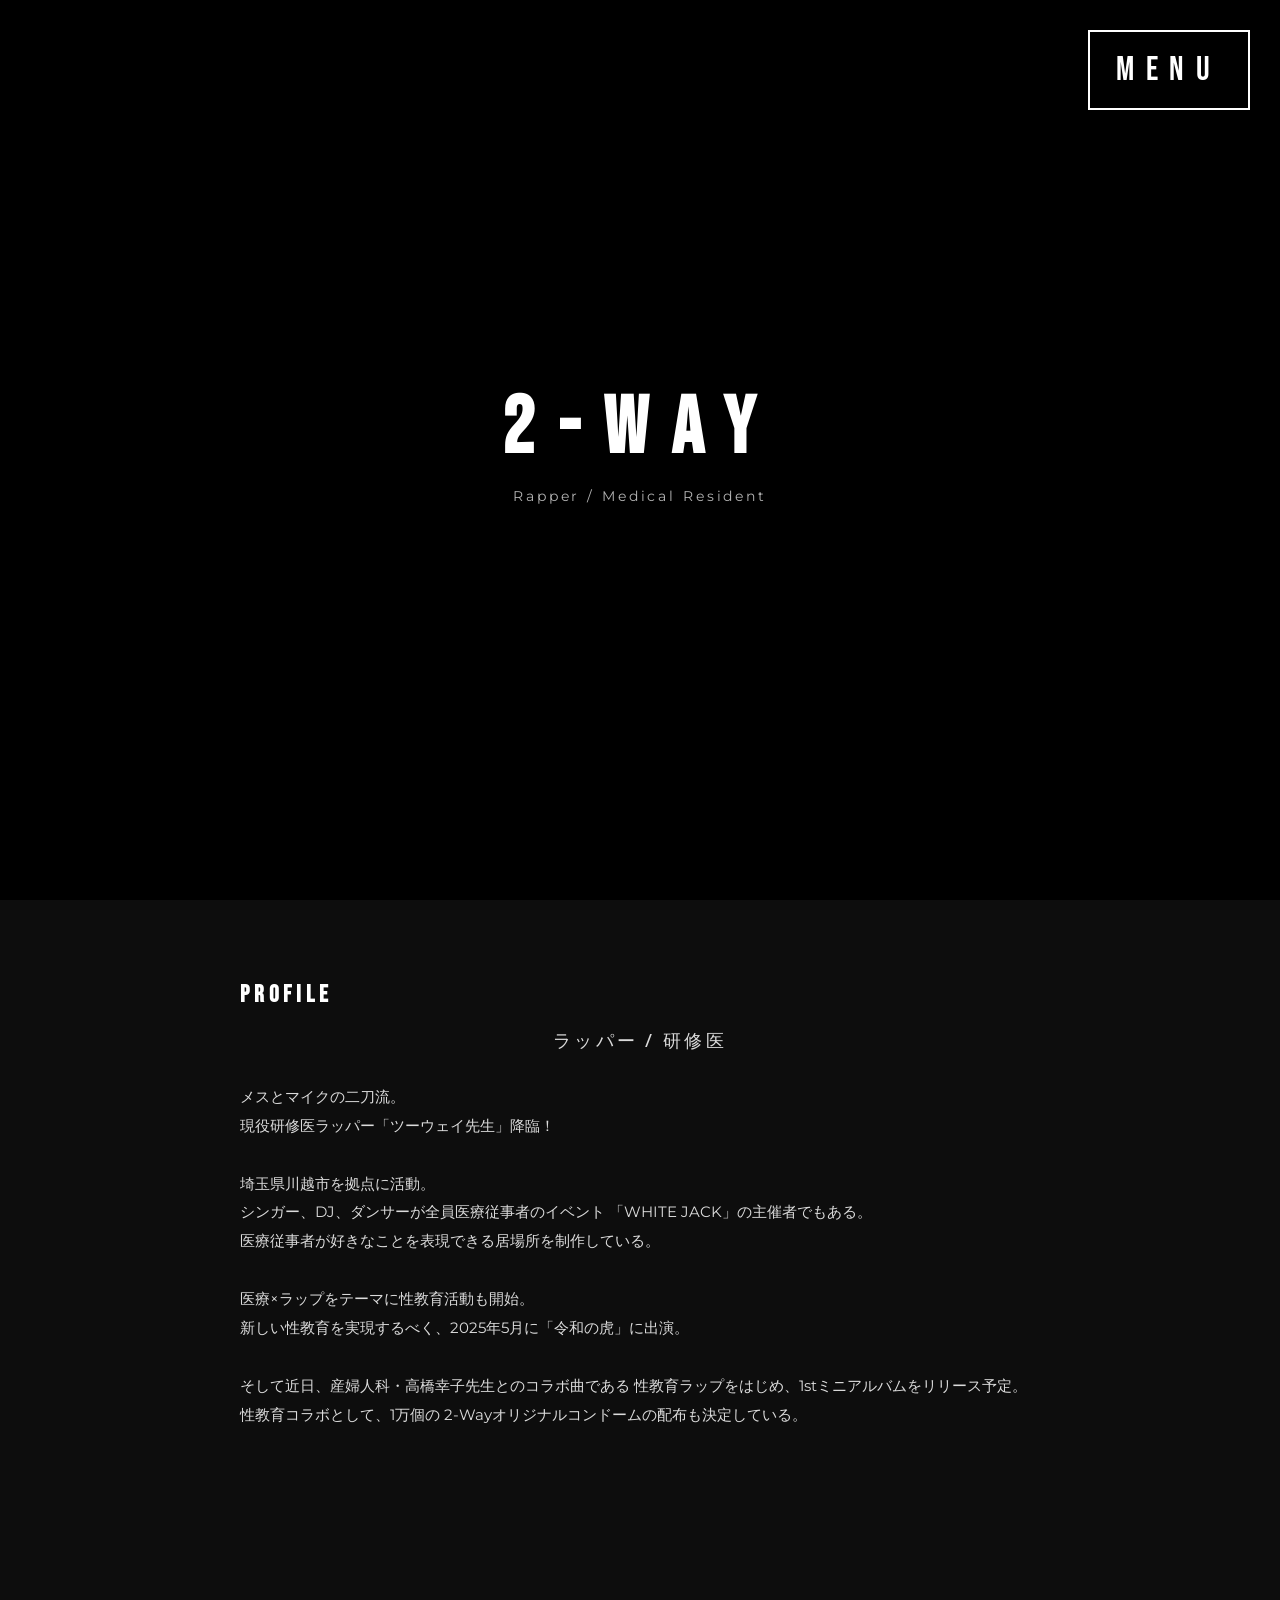
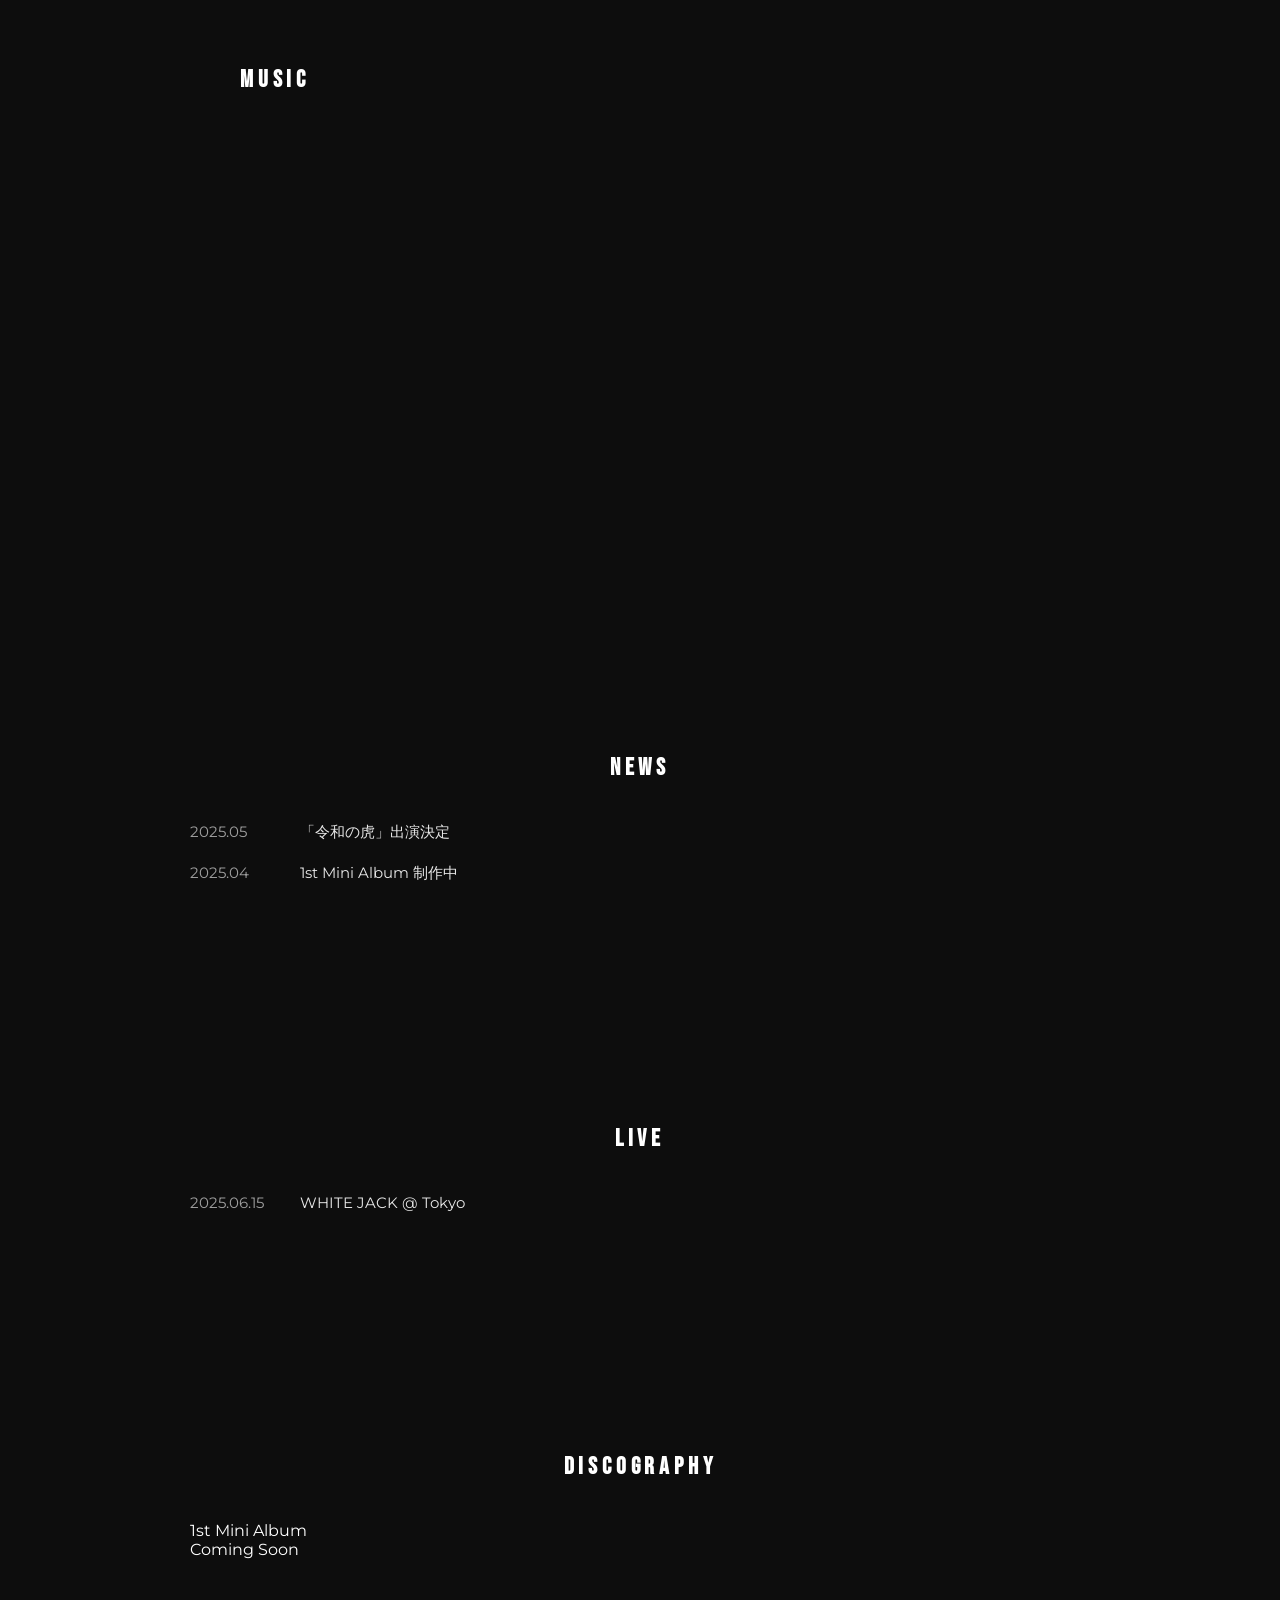
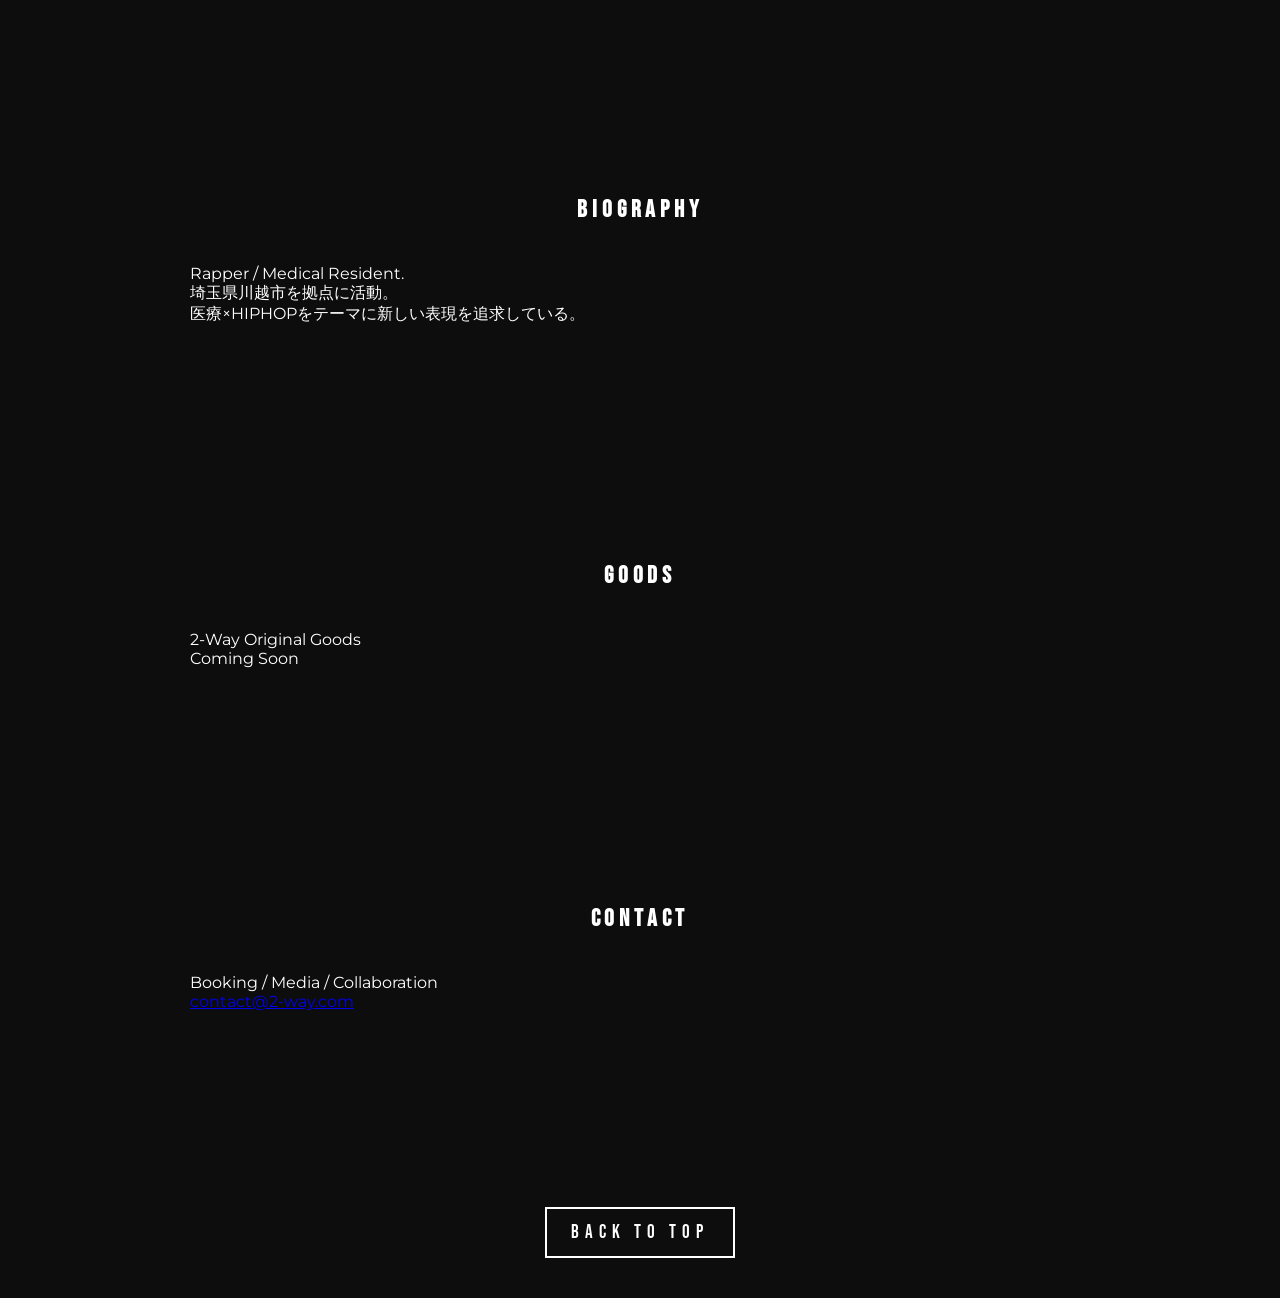
==== index.html @ e5503d87 "proto:webサイトドラフト版作成" ====
<!DOCTYPE html>
<html lang="ja">
<head>
  <meta charset="UTF-8" />
  <title>2-Way | Official Site</title>

  <!-- Google Fonts -->
  <link rel="preconnect" href="https://fonts.googleapis.com">
  <link rel="preconnect" href="https://fonts.gstatic.com" crossorigin>
  <link href="https://fonts.googleapis.com/css2?family=Bebas+Neue&family=Montserrat:wght@300;400;600&display=swap" rel="stylesheet">

  <link rel="stylesheet" href="style.css" />
  <link
    rel="stylesheet"
    href="https://cdnjs.cloudflare.com/ajax/libs/font-awesome/6.5.1/css/all.min.css"
    />
    <link href="https://fonts.googleapis.com/css2?family=Oswald:wght@500;600;700&display=swap" rel="stylesheet">
</head>

<body>
    <!-- MENU BUTTON -->
    <div class="menu-btn" id="menuBtn">
    MENU
    </div>

    <!-- MENU OVERLAY -->
    <nav class="menu" id="menu">
    <ul>
        <li><a href="#news">NEWS</a></li>
        <li><a href="#live">LIVE</a></li>
        <li><a href="#discography">DISCOGRAPHY</a></li>
        <li><a href="#biography">BIOGRAPHY</a></li>
        <li><a href="#goods">GOODS</a></li>
        <li><a href="#contact">CONTACT</a></li>
        <li class="back"><a href="#">BACK TO TOP</a></li>
    </ul>

    <!-- SNS ICONS -->
    <div class="menu-sns">
        <a href="https://www.instagram.com/2way_sensei/" target="_blank" rel="noopener">
        <i class="fa-brands fa-instagram"></i>
        </a>
        <a href="https://www.youtube.com/@2way_sensei" target="_blank" rel="noopener">
        <i class="fa-brands fa-youtube"></i>
        </a>
        <a href="https://x.com/2way_sensei" target="_blank" rel="noopener">
        <i class="fa-brands fa-x-twitter"></i>
        </a>
        <a href="https://www.tiktok.com/@2way_sensei" target="_blank" rel="noopener">
        <i class="fa-brands fa-tiktok"></i>
        </a>
    </div>
    </nav>

<header class="hero">
  <!-- BACKGROUND IMAGE -->
  <div class="hero-bg"></div>

  <!-- TEXT (最初に消えるやつ) -->
  <div class="hero-text">
    <h1>2-Way</h1>
    <p>Rapper / Medical Resident</p>
  </div>

  <!-- LOGO ON IMAGE -->
  <div class="hero-logo">
    2-way
  </div>
</header>



  <!-- PROFILE -->
  <section class="profile">
    <h2>PROFILE</h2>

    <p class="title">ラッパー / 研修医</p>

    <p class="description">
      メスとマイクの二刀流。<br>
      現役研修医ラッパー「ツーウェイ先生」降臨！<br><br>

      埼玉県川越市を拠点に活動。<br>
      シンガー、DJ、ダンサーが全員医療従事者のイベント
      「WHITE JACK」の主催者でもある。<br>
      医療従事者が好きなことを表現できる居場所を制作している。<br><br>

      医療×ラップをテーマに性教育活動も開始。<br>
      新しい性教育を実現するべく、2025年5月に「令和の虎」に出演。<br><br>

      そして近日、産婦人科・高橋幸子先生とのコラボ曲である
      性教育ラップをはじめ、1stミニアルバムをリリース予定。<br>
      性教育コラボとして、1万個の
      2-Wayオリジナルコンドームの配布も決定している。
    </p>
  </section>

  <!-- MUSIC -->
  <section class="music">
    <h2>MUSIC</h2>

    <div class="video-wrapper">
      <iframe
        src="https://www.youtube.com/embed/ONAwdeP20ao"
        title="2-Way Official Video"
        frameborder="0"
        allow="accelerometer; autoplay; clipboard-write; encrypted-media; gyroscope; picture-in-picture"
        allowfullscreen>
      </iframe>
    </div>
  </section>
  <!-- NEWS -->
<section id="news" class="section">
  <h2>NEWS</h2>
  <ul class="list">
    <li>
      <span class="date">2025.05</span>
      <span class="text">「令和の虎」出演決定</span>
    </li>
    <li>
      <span class="date">2025.04</span>
      <span class="text">1st Mini Album 制作中</span>
    </li>
  </ul>
</section>

<!-- LIVE -->
<section id="live" class="section">
  <h2>LIVE</h2>
  <ul class="list">
    <li>
      <span class="date">2025.06.15</span>
      <span class="text">WHITE JACK @ Tokyo</span>
    </li>
  </ul>
</section>

<!-- DISCOGRAPHY -->
<section id="discography" class="section">
  <h2>DISCOGRAPHY</h2>
  <p>1st Mini Album<br>Coming Soon</p>
</section>

<!-- BIOGRAPHY -->
<section id="biography" class="section">
  <h2>BIOGRAPHY</h2>
  <p>
    Rapper / Medical Resident.<br>
    埼玉県川越市を拠点に活動。<br>
    医療×HIPHOPをテーマに新しい表現を追求している。
  </p>
</section>

<!-- GOODS -->
<section id="goods" class="section">
  <h2>GOODS</h2>
  <p>
    2-Way Original Goods<br>
    Coming Soon
  </p>
</section>

<!-- CONTACT -->
<section id="contact" class="section">
  <h2>CONTACT</h2>
  <p>
    Booking / Media / Collaboration<br>
    <a href="mailto:contact@2-way.com">contact@2-way.com</a>
  </p>
</section>


<button id="backToTop" class="back-to-top">
  BACK TO TOP
</button>

<script src="script.js"></script>
</body>

</html>
---- style.css ----
body {
  margin: 0;
  font-family: 'Montserrat', sans-serif;
  background: #0d0d0d;
  color: #fff;
}

.hero {
  height: 100vh;
  display: flex;
  flex-direction: column;
  justify-content: center;
  align-items: center;
  background: black;
}

.hero h1 {
  font-family: 'Bebas Neue', sans-serif;
  font-size: 5rem;
  letter-spacing: 0.3em;
  margin: 0;
}

.hero p {
  margin-top: 10px;
  font-size: 0.9rem;
  letter-spacing: 0.2em;
  opacity: 0.7;
}

section {
  padding: 60px 20px;
  max-width: 800px;
  margin: auto;
}

h2 {
  font-family: 'Bebas Neue', sans-serif;
  letter-spacing: 0.2em;
}

footer {
  text-align: center;
  padding: 40px;
  font-size: 0.8rem;
  opacity: 0.6;
}
.music {
  margin-top: 80px;
}

.video-wrapper {
  position: relative;
  width: 100%;
  padding-top: 56.25%;
}

.video-wrapper iframe {
  position: absolute;
  inset: 0;
  width: 100%;
  height: 100%;
}
.video-wrapper {
  position: relative;
  width: 100%;
  padding-top: 56.25%; /* 16:9 */
  margin-top: 30px;
}

.video-wrapper iframe {
  position: absolute;
  top: 0;
  left: 0;
  width: 100%;
  height: 100%;
}
.profile .title {
  font-family: 'Bebas Neue', sans-serif;
  letter-spacing: 0.2em;
  text-align: center;
  margin: 20px 0 30px;
  font-size: 1.1rem;
  opacity: 0.85;
}

.profile .description {
  line-height: 1.9;
  font-size: 0.95rem;
  opacity: 0.85;
}

.music {
  margin-top: 80px;
}

.video-wrapper {
  position: relative;
  width: 100%;
  padding-top: 56.25%;
}

.video-wrapper iframe {
  position: absolute;
  inset: 0;
  width: 100%;
  height: 100%;
}
/* MENU BUTTON */
.menu-btn {
  position: fixed;
  top: 20px;
  right: 20px;
  z-index: 1000;
  font-family: 'Bebas Neue', sans-serif;
  letter-spacing: 0.2em;
  cursor: pointer;
}

/* MENU OVERLAY */
.menu {
  position: fixed;
  top: 0;
  right: -100%;
  width: 100%;
  height: 100vh;

  background: rgba(0, 0, 0, 0.65); /* ←ここ変更 */
  backdrop-filter: blur(6px);
  -webkit-backdrop-filter: blur(6px);

  z-index: 999;
  display: flex;
  justify-content: center;
  align-items: center;
  transition: right 0.4s ease;
}


.menu.active {
  right: 0;
}

.menu ul {
  list-style: none;
  padding: 0;
  text-align: center;
}

.menu li {
  margin: 20px 0;
}

.menu a {
  font-family: 'Bebas Neue', sans-serif;
  font-size: 2rem;
  letter-spacing: 0.2em;
  color: #fff;
  text-decoration: none;
}

.menu a:hover {
  opacity: 0.6;
}

.menu .back a {
  font-size: 1.2rem;
  opacity: 0.7;
}
.menu-btn {
  position: fixed;
  top: 30px;
  right: 30px;
  z-index: 1000;

  font-family: 'Bebas Neue', sans-serif;
  font-size: 2.1rem;        /* ← 少し大きく */
  letter-spacing: 0.35em;

  padding: 18px 26px;       /* ← 面積アップ */
  border: 2.5px solid #fff;

  background: transparent;
  color: #fff;
  cursor: pointer;

  transition: all 0.3s ease;
}

.menu-btn:hover {
  background: #fff;
  color: #000;
  transform: scale(1.05); /* ← ちょい強調 */
}

/* SNS ICONS IN MENU */
.menu-sns {
  position: absolute;
  bottom: 40px;
  display: flex;
  gap: 30px;
}

.menu-sns a {
  color: #fff;
  font-size: 1.8rem;
  transition: opacity 0.3s ease, transform 0.3s ease;
}

.menu-sns a:hover {
  opacity: 0.6;
  transform: translateY(-4px);
}
/* HERO BASE */
.hero {
  position: relative;
  height: 100vh;
  overflow: hidden;
  background: #000;
}

/* TEXT */
.hero-text {
  position: relative;
  z-index: 2;
  height: 100%;
  display: flex;
  flex-direction: column;
  justify-content: center;
  align-items: center;
  transition: opacity 1.2s ease;
}

/* BACKGROUND IMAGE */
.hero-bg {
  position: absolute;
  inset: 0;
  background-image: url("2_way_topImage.jpeg"); /* ← 画像パス */
  background-size: cover;
  background-position: center;
  opacity: 0;
  transition: opacity 2s ease;
  z-index: 1;
}

/* ANIMATION STATES */
.hero.hide-text .hero-text {
  opacity: 0;
}

.hero.show-bg .hero-bg {
  opacity: 1;
}
/* BIG LOGO ON HERO IMAGE */
.hero-logo {
  position: absolute;
  inset: 0;
  z-index: 3;

  display: flex;
  justify-content: center;
  align-items: center;

  font-family: 'Bebas Neue', sans-serif;
  font-size: clamp(4rem, 12vw, 10rem);
  letter-spacing: 0.15em;

  color: #ff7a00; /* オレンジ */
  opacity: 0;

  pointer-events: none;
  transition: opacity 1.5s ease;
}

/* 背景が出たあとにロゴ表示 */
.hero.show-bg .hero-logo {
  opacity: 1;
}
/* BACK TO TOP BUTTON */
.back-to-top {
  display: block;
  margin: 80px auto 40px;

  background: transparent;
  color: #fff;
  border: 2px solid #fff;

  font-family: 'Bebas Neue', sans-serif;
  font-size: 1.2rem;
  letter-spacing: 0.3em;

  padding: 12px 24px;
  cursor: pointer;

  transition: all 0.3s ease;
}

.back-to-top:hover {
  background: #fff;
  color: #000;
}
.section {
  padding: 100px 20px;
  max-width: 900px;
  margin: 0 auto;
}

.section h2 {
  text-align: center;
  margin-bottom: 40px;
}

/* LIST（NEWS / LIVE） */
.list {
  list-style: none;
  padding: 0;
}

.list li {
  display: flex;
  gap: 20px;
  margin-bottom: 20px;
  font-size: 0.95rem;
}

.list .date {
  opacity: 0.6;
  min-width: 90px;
}

.list .text {
  opacity: 0.9;
}
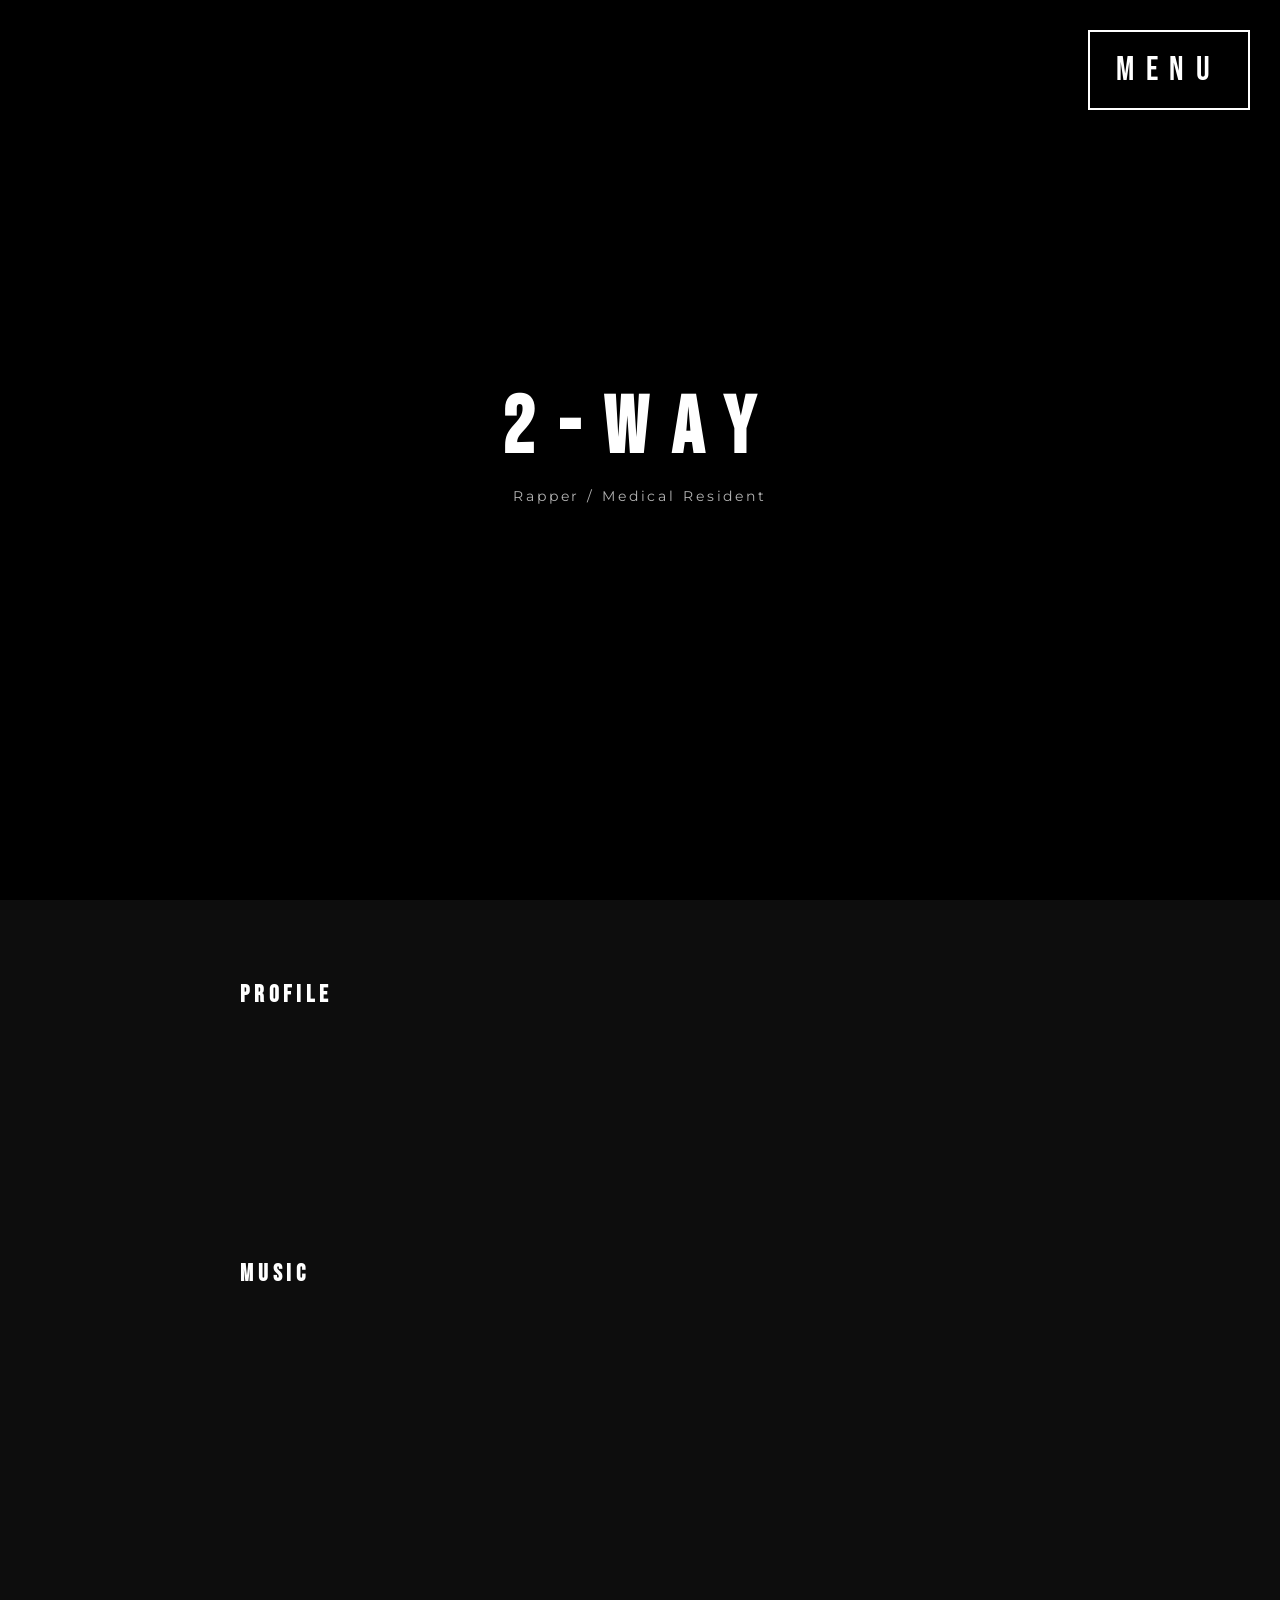
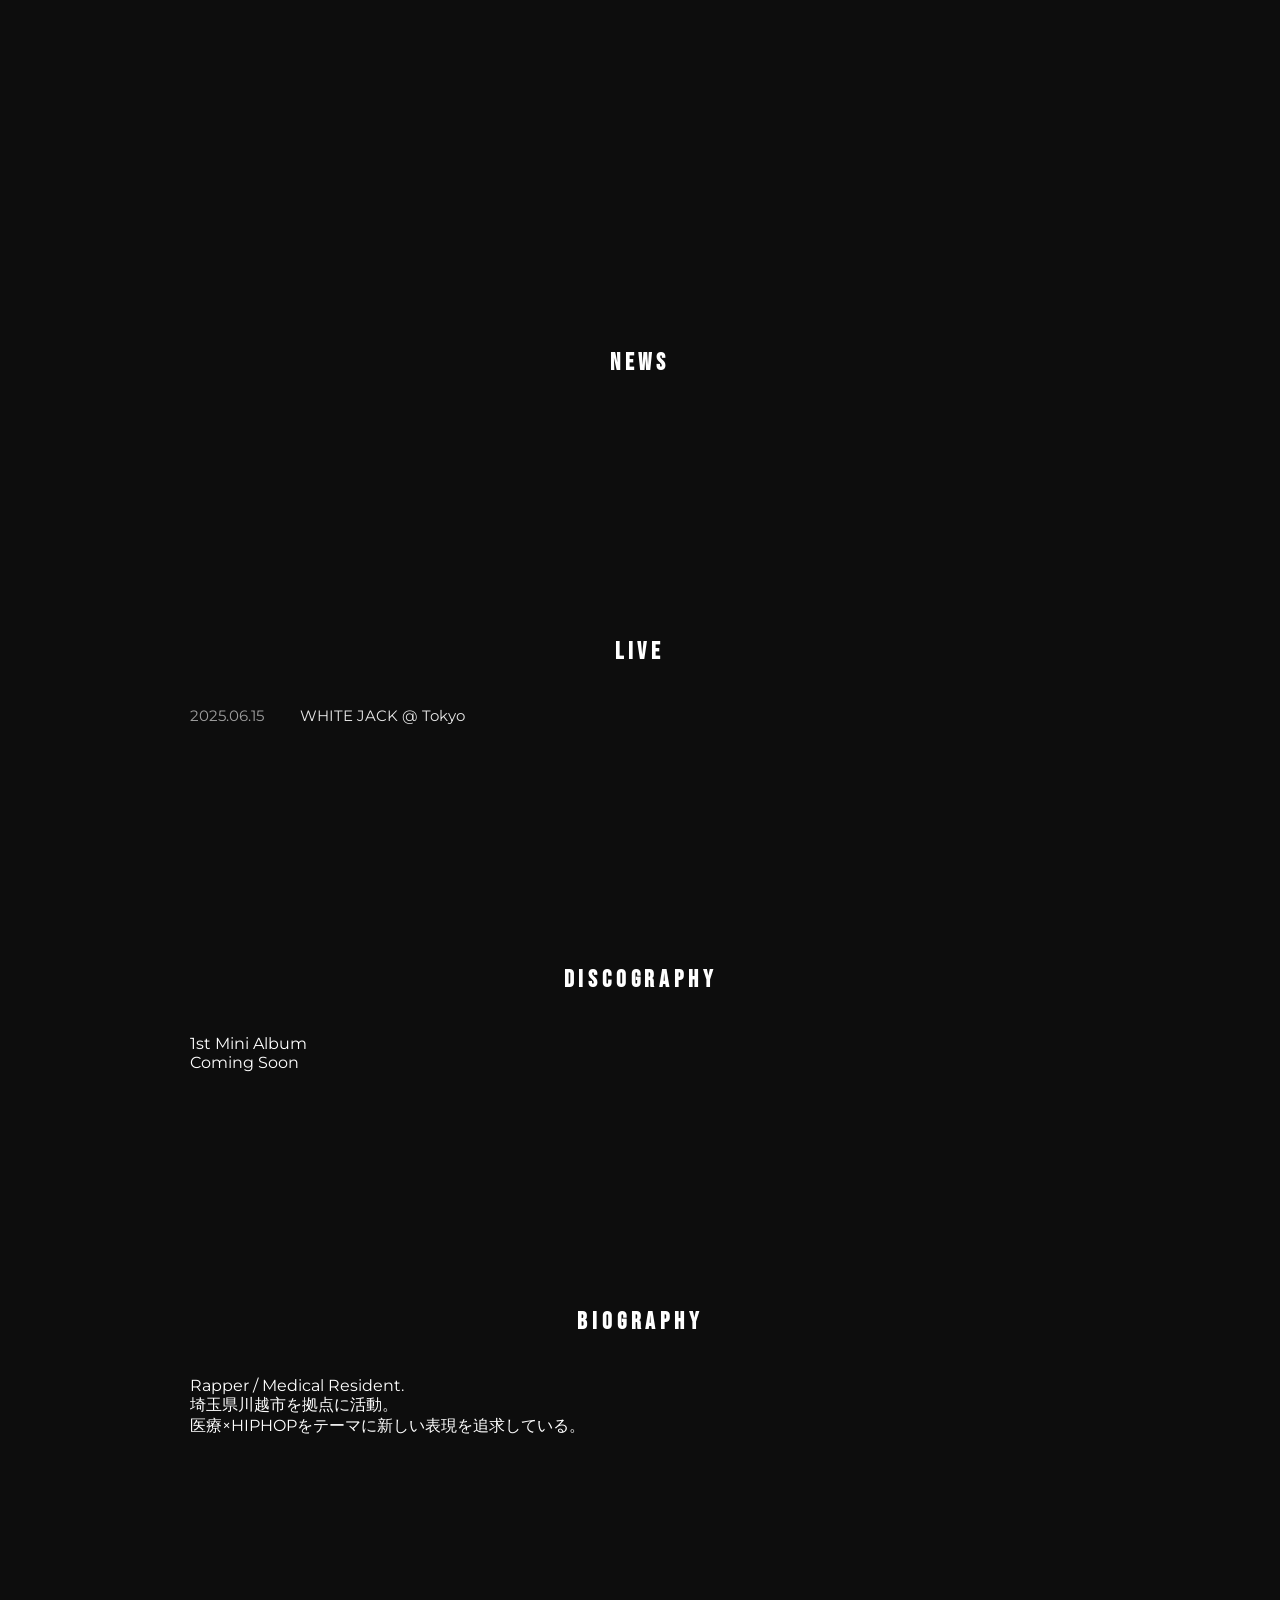
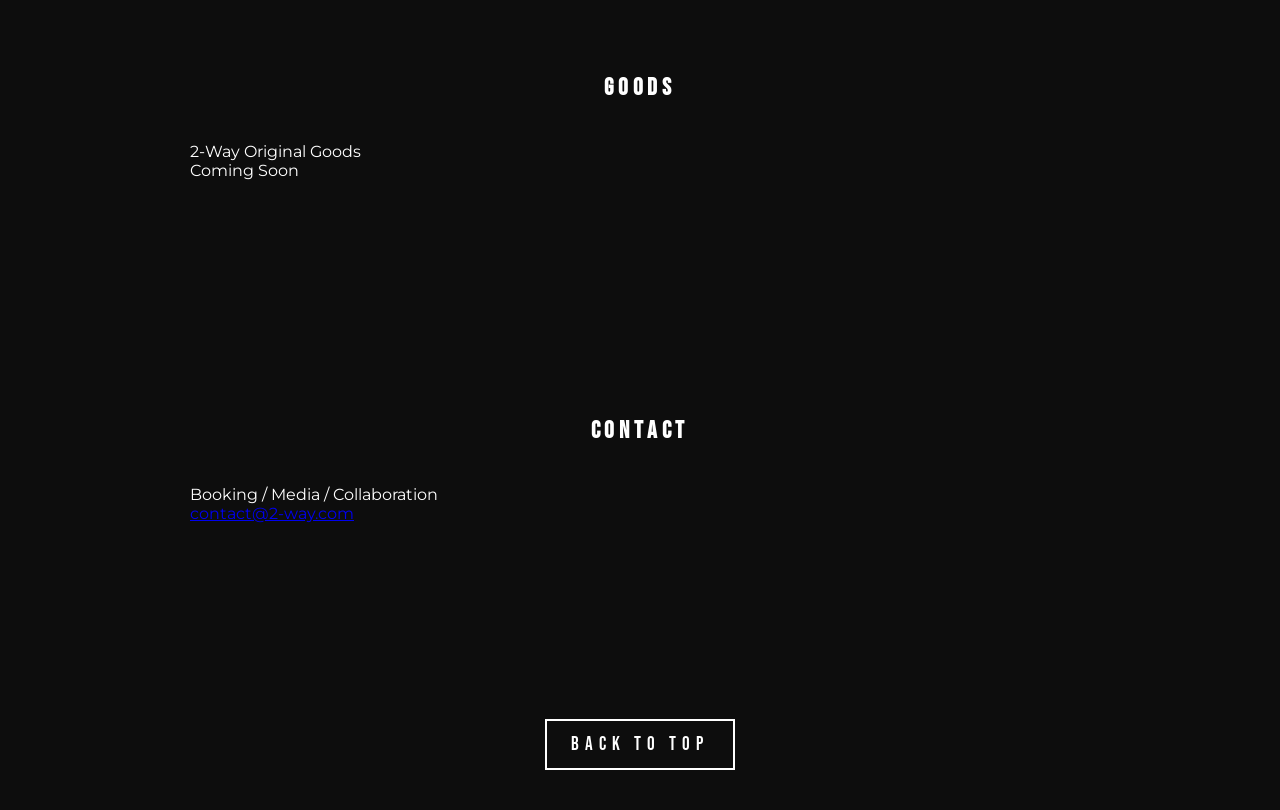
==== commit e6dce0a6: "CMS連携を追加" ====
--- a/index.html
+++ b/index.html
@@ -2,6 +2,8 @@
 <html lang="ja">
 <head>
   <meta charset="UTF-8" />
+  <meta name="viewport" content="width=device-width, initial-scale=1.0">
+
   <title>2-Way | Official Site</title>
 
   <!-- Google Fonts -->
@@ -74,25 +76,9 @@
   <section class="profile">
     <h2>PROFILE</h2>
 
-    <p class="title">ラッパー / 研修医</p>
+    <p class="title"></p>
 
-    <p class="description">
-      メスとマイクの二刀流。<br>
-      現役研修医ラッパー「ツーウェイ先生」降臨！<br><br>
-
-      埼玉県川越市を拠点に活動。<br>
-      シンガー、DJ、ダンサーが全員医療従事者のイベント
-      「WHITE JACK」の主催者でもある。<br>
-      医療従事者が好きなことを表現できる居場所を制作している。<br><br>
-
-      医療×ラップをテーマに性教育活動も開始。<br>
-      新しい性教育を実現するべく、2025年5月に「令和の虎」に出演。<br><br>
-
-      そして近日、産婦人科・高橋幸子先生とのコラボ曲である
-      性教育ラップをはじめ、1stミニアルバムをリリース予定。<br>
-      性教育コラボとして、1万個の
-      2-Wayオリジナルコンドームの配布も決定している。
-    </p>
+    <p class="description"></p>
   </section>
 
   <!-- MUSIC -->
@@ -112,16 +98,7 @@
   <!-- NEWS -->
 <section id="news" class="section">
   <h2>NEWS</h2>
-  <ul class="list">
-    <li>
-      <span class="date">2025.05</span>
-      <span class="text">「令和の虎」出演決定</span>
-    </li>
-    <li>
-      <span class="date">2025.04</span>
-      <span class="text">1st Mini Album 制作中</span>
-    </li>
-  </ul>
+  <ul class="list"></ul>
 </section>
 
 <!-- LIVE -->
--- a/style.css
+++ b/style.css
@@ -331,3 +331,36 @@
 .list .text {
   opacity: 0.9;
 }
+/* ===== Mobile SNS icon size fix ===== */
+@media (max-width: 768px) {
+  .menu-sns {
+    bottom: 60px;          /* 少し上に */
+    gap: 36px;             /* 間隔広げる */
+  }
+
+  .menu-sns a {
+    font-size: 2.6rem;     /* ← ここが肝 */
+  }
+}
+
+/* =========================
+   FIX MENU BUTTON SIZE (MOBILE)
+========================= */
+@media screen and (max-width: 768px) {
+
+  /* MENUボタンは元のサイズに戻す */
+  .menu-btn {
+    font-size: 1.6rem !important;
+    padding: 12px 18px !important;
+  }
+
+  /* SNSアイコンだけ大きくする */
+  .menu-sns {
+    bottom: 120px;
+  }
+
+  .menu-sns a {
+    font-size: 3rem;
+  }
+
+}
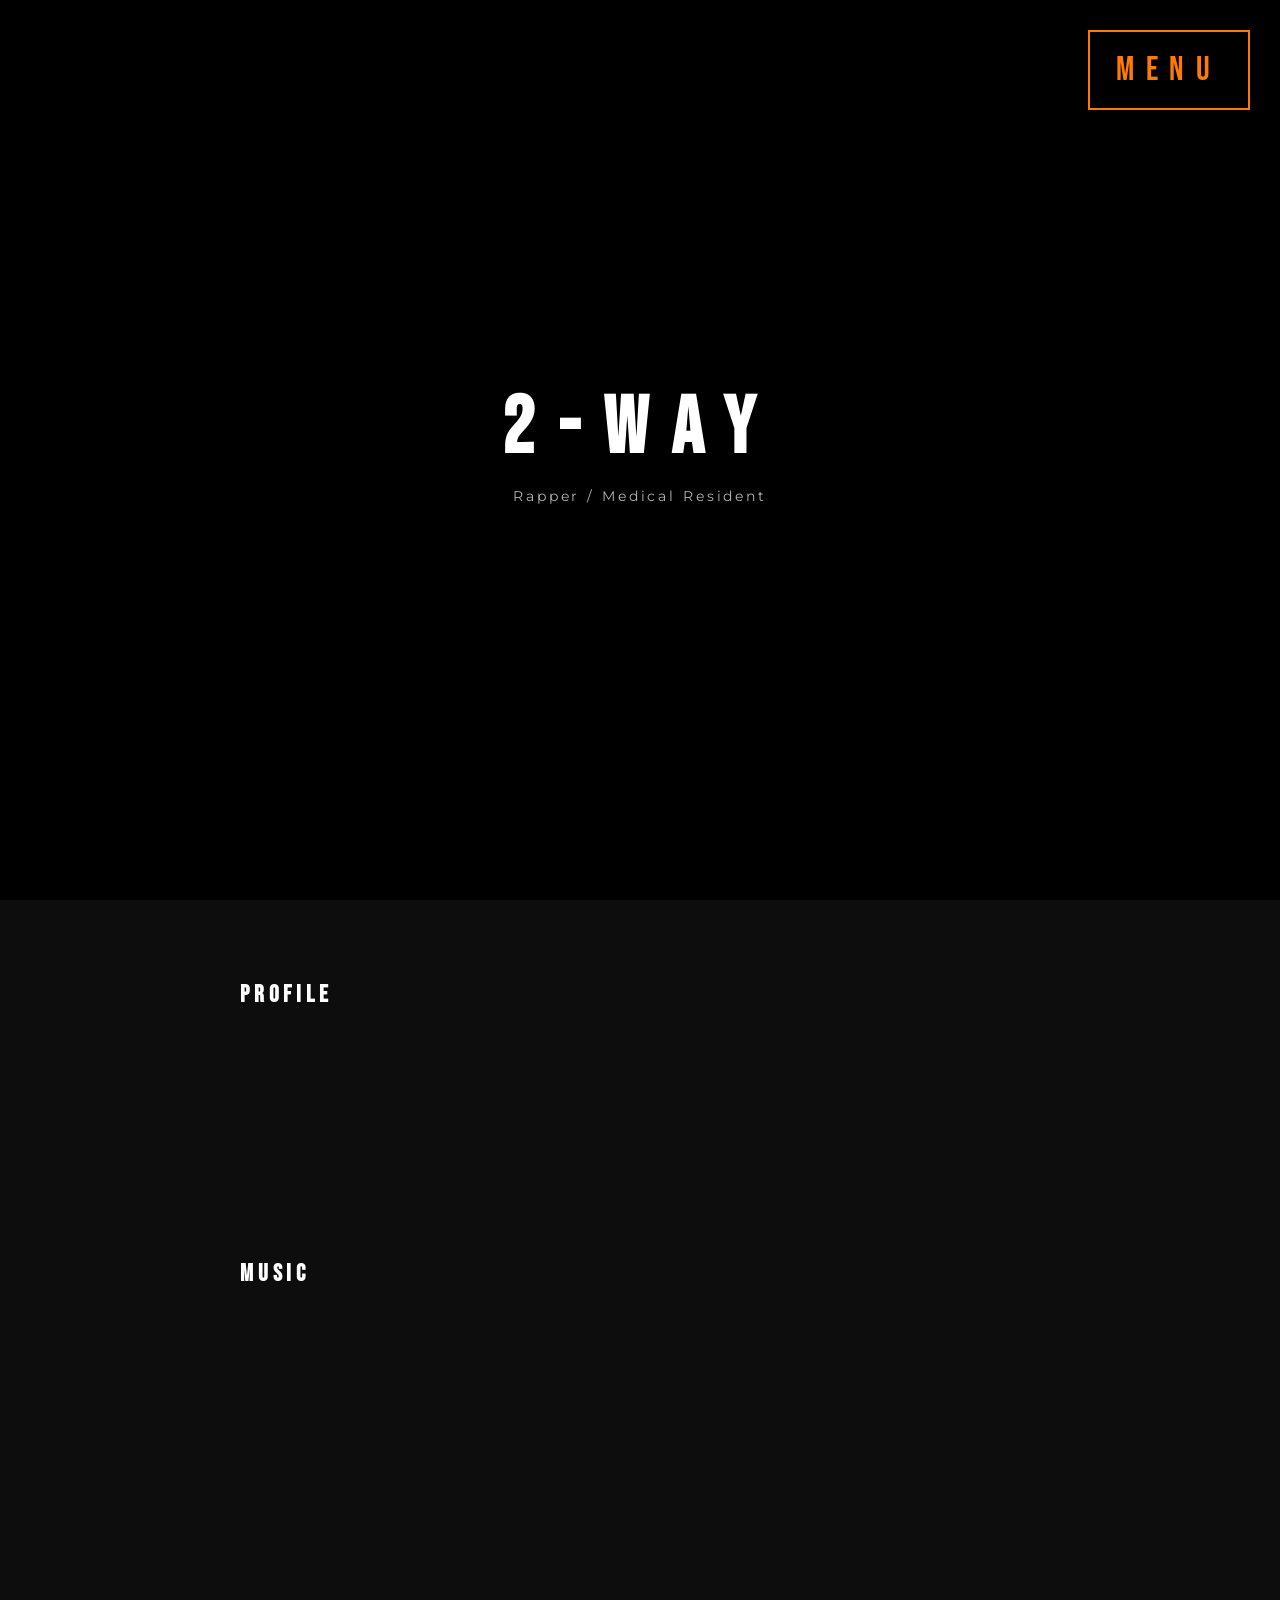
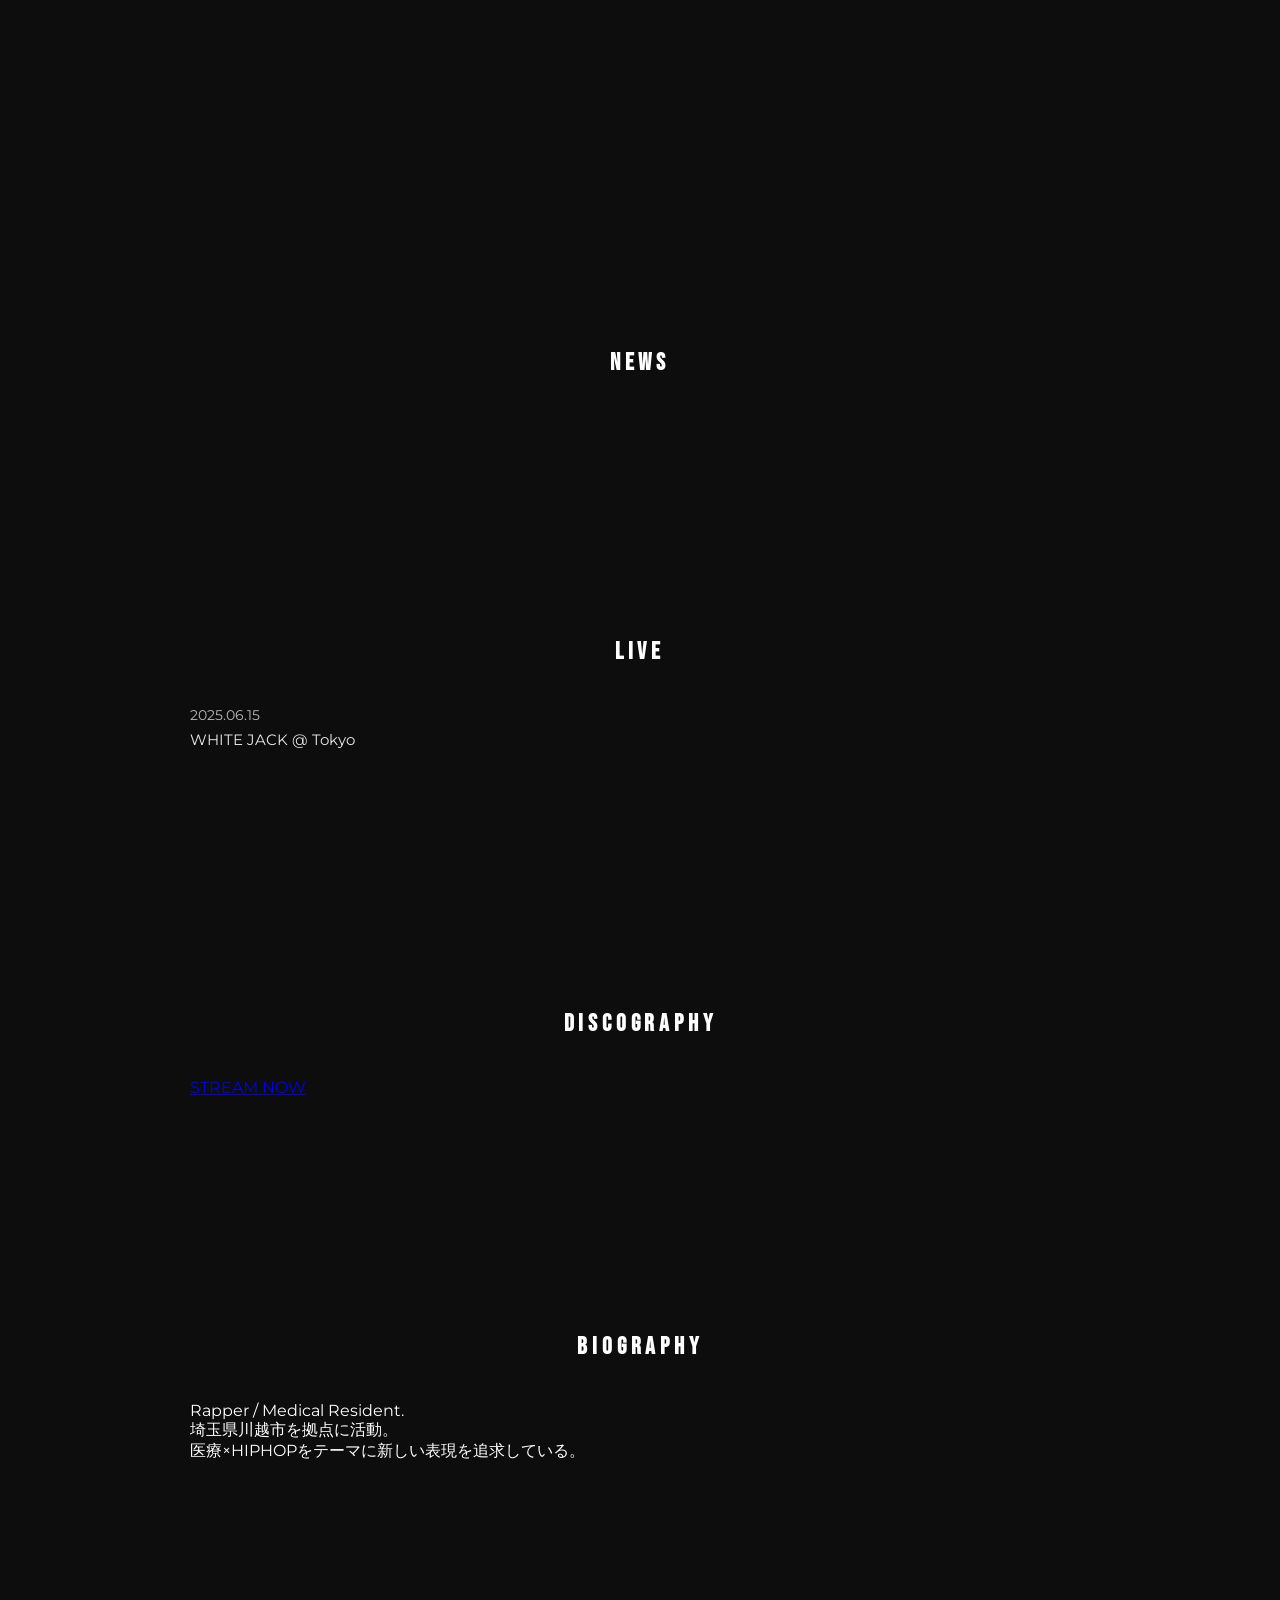
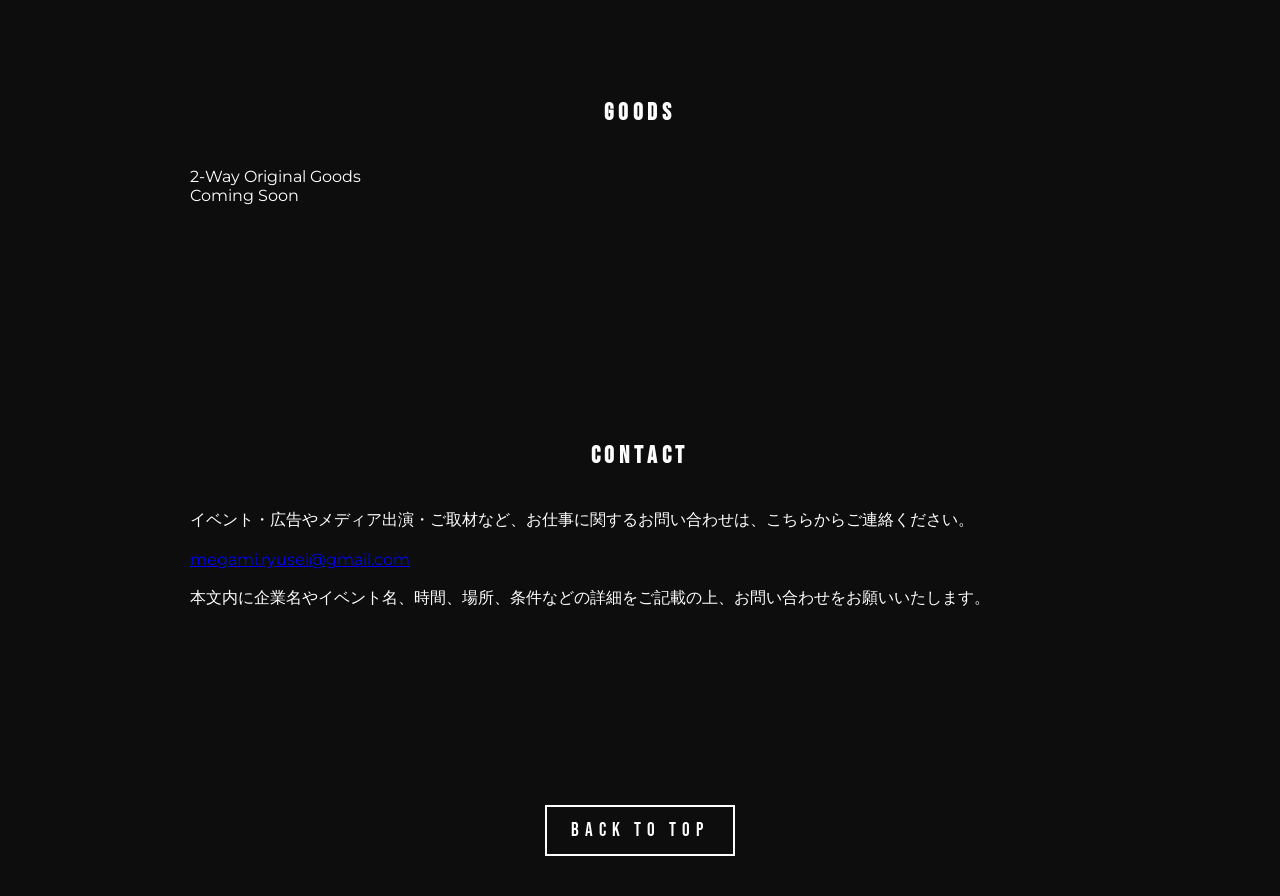
==== commit 47ad07a8: "7/7の対応" ====
--- a/index.html
+++ b/index.html
@@ -115,7 +115,11 @@
 <!-- DISCOGRAPHY -->
 <section id="discography" class="section">
   <h2>DISCOGRAPHY</h2>
-  <p>1st Mini Album<br>Coming Soon</p>
+  <p>
+    <a href="https://www.tunecore.co.jp/artists/2-way" target="_blank" rel="noopener">
+      STREAM NOW
+    </a>
+  </p>
 </section>
 
 <!-- BIOGRAPHY -->
@@ -141,8 +145,9 @@
 <section id="contact" class="section">
   <h2>CONTACT</h2>
   <p>
-    Booking / Media / Collaboration<br>
-    <a href="mailto:contact@2-way.com">contact@2-way.com</a>
+    イベント・広告やメディア出演・ご取材など、お仕事に関するお問い合わせは、こちらからご連絡ください。<br><br>
+    <a href="mailto:megami.ryusei@gmail.com">megami.ryusei@gmail.com</a><br><br>
+    本文内に企業名やイベント名、時間、場所、条件などの詳細をご記載の上、お問い合わせをお願いいたします。
   </p>
 </section>
 
--- a/style.css
+++ b/style.css
@@ -106,16 +106,6 @@
   width: 100%;
   height: 100%;
 }
-/* MENU BUTTON */
-.menu-btn {
-  position: fixed;
-  top: 20px;
-  right: 20px;
-  z-index: 1000;
-  font-family: 'Bebas Neue', sans-serif;
-  letter-spacing: 0.2em;
-  cursor: pointer;
-}
 
 /* MENU OVERLAY */
 .menu {
@@ -174,17 +164,23 @@
   z-index: 1000;
 
   font-family: 'Bebas Neue', sans-serif;
-  font-size: 2.1rem;        /* ← 少し大きく */
+  font-size: 2.1rem;
   letter-spacing: 0.35em;
 
-  padding: 18px 26px;       /* ← 面積アップ */
-  border: 2.5px solid #fff;
+  padding: 18px 26px;
+  border: 2.5px solid #ff7a00;
 
   background: transparent;
-  color: #fff;
+  color: #ff7a00;
   cursor: pointer;
 
   transition: all 0.3s ease;
+}
+
+.menu-btn:hover {
+  background: #ff7a00;
+  color: #000;
+  transform: scale(1.05);
 }
 
 .menu-btn:hover {
@@ -235,7 +231,7 @@
 .hero-bg {
   position: absolute;
   inset: 0;
-  background-image: url("2_way_topImage.jpeg"); /* ← 画像パス */
+  background-image: url("2_way_topImage.jpg"); /* ← 画像パス */
   background-size: cover;
   background-position: center;
   opacity: 0;
@@ -364,3 +360,60 @@
   }
 
 }
+
+#live .list li {
+  flex-direction: column;
+  gap: 6px;
+  margin-bottom: 40px;
+}
+
+#live .category {
+  font-family: 'Bebas Neue', sans-serif;
+  letter-spacing: 0.15em;
+  font-size: 0.85rem;
+  color: #ff7a00;
+  opacity: 1;
+}
+
+#live .event {
+  font-size: 1rem;
+  font-weight: 600;
+}
+
+#live .date {
+  font-size: 0.9rem;
+  opacity: 0.7;
+}
+
+#live .place {
+  font-size: 0.85rem;
+  opacity: 0.6;
+}
+
+#news .list li {
+  flex-direction: column;
+  gap: 8px;
+  margin-bottom: 50px;
+}
+
+#news .news-title {
+  font-size: 1.1rem;
+  font-weight: 600;
+  opacity: 1;
+}
+
+#news .news-image {
+  width: 100%;
+  max-width: 600px;
+  height: auto;
+  margin: 8px 0;
+  border-radius: 4px;
+  display: block;
+}
+
+#news .news-body {
+  font-size: 0.9rem;
+  line-height: 1.8;
+  opacity: 0.85;
+  margin: 0;
+}
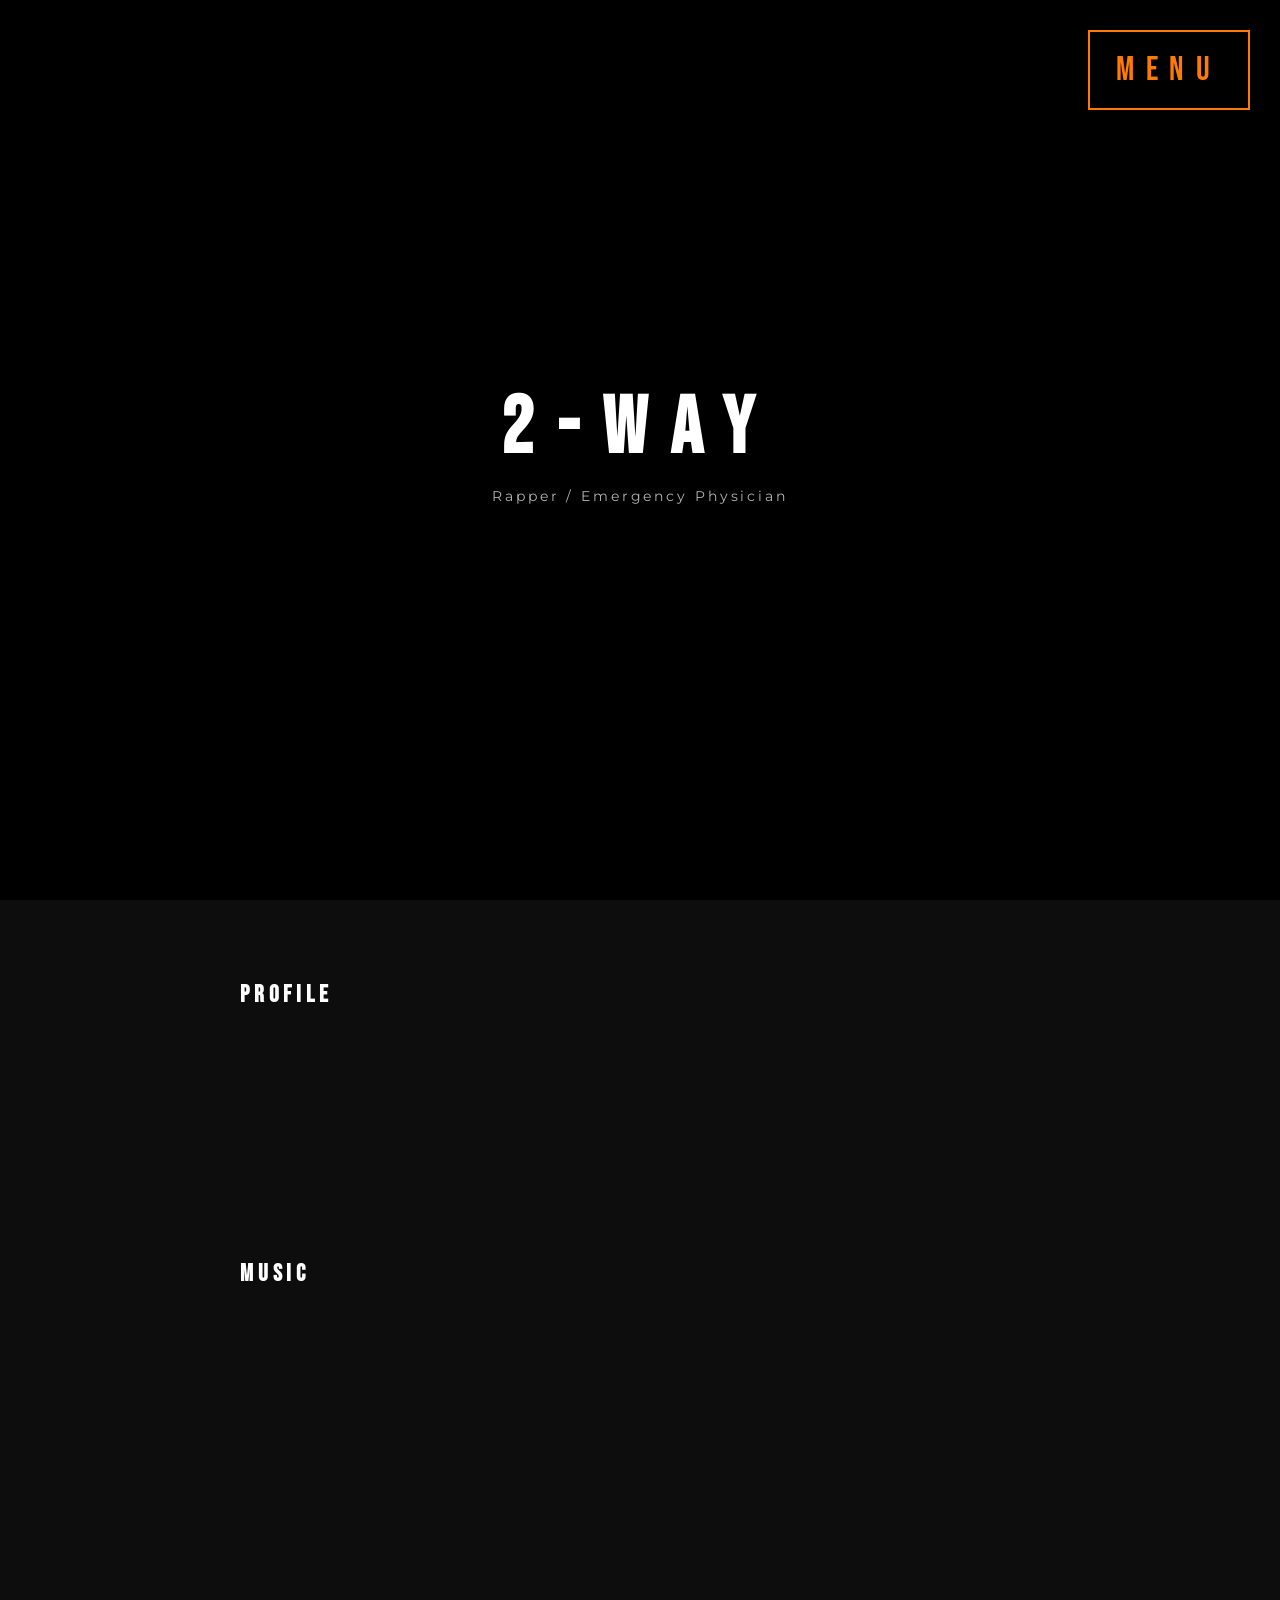
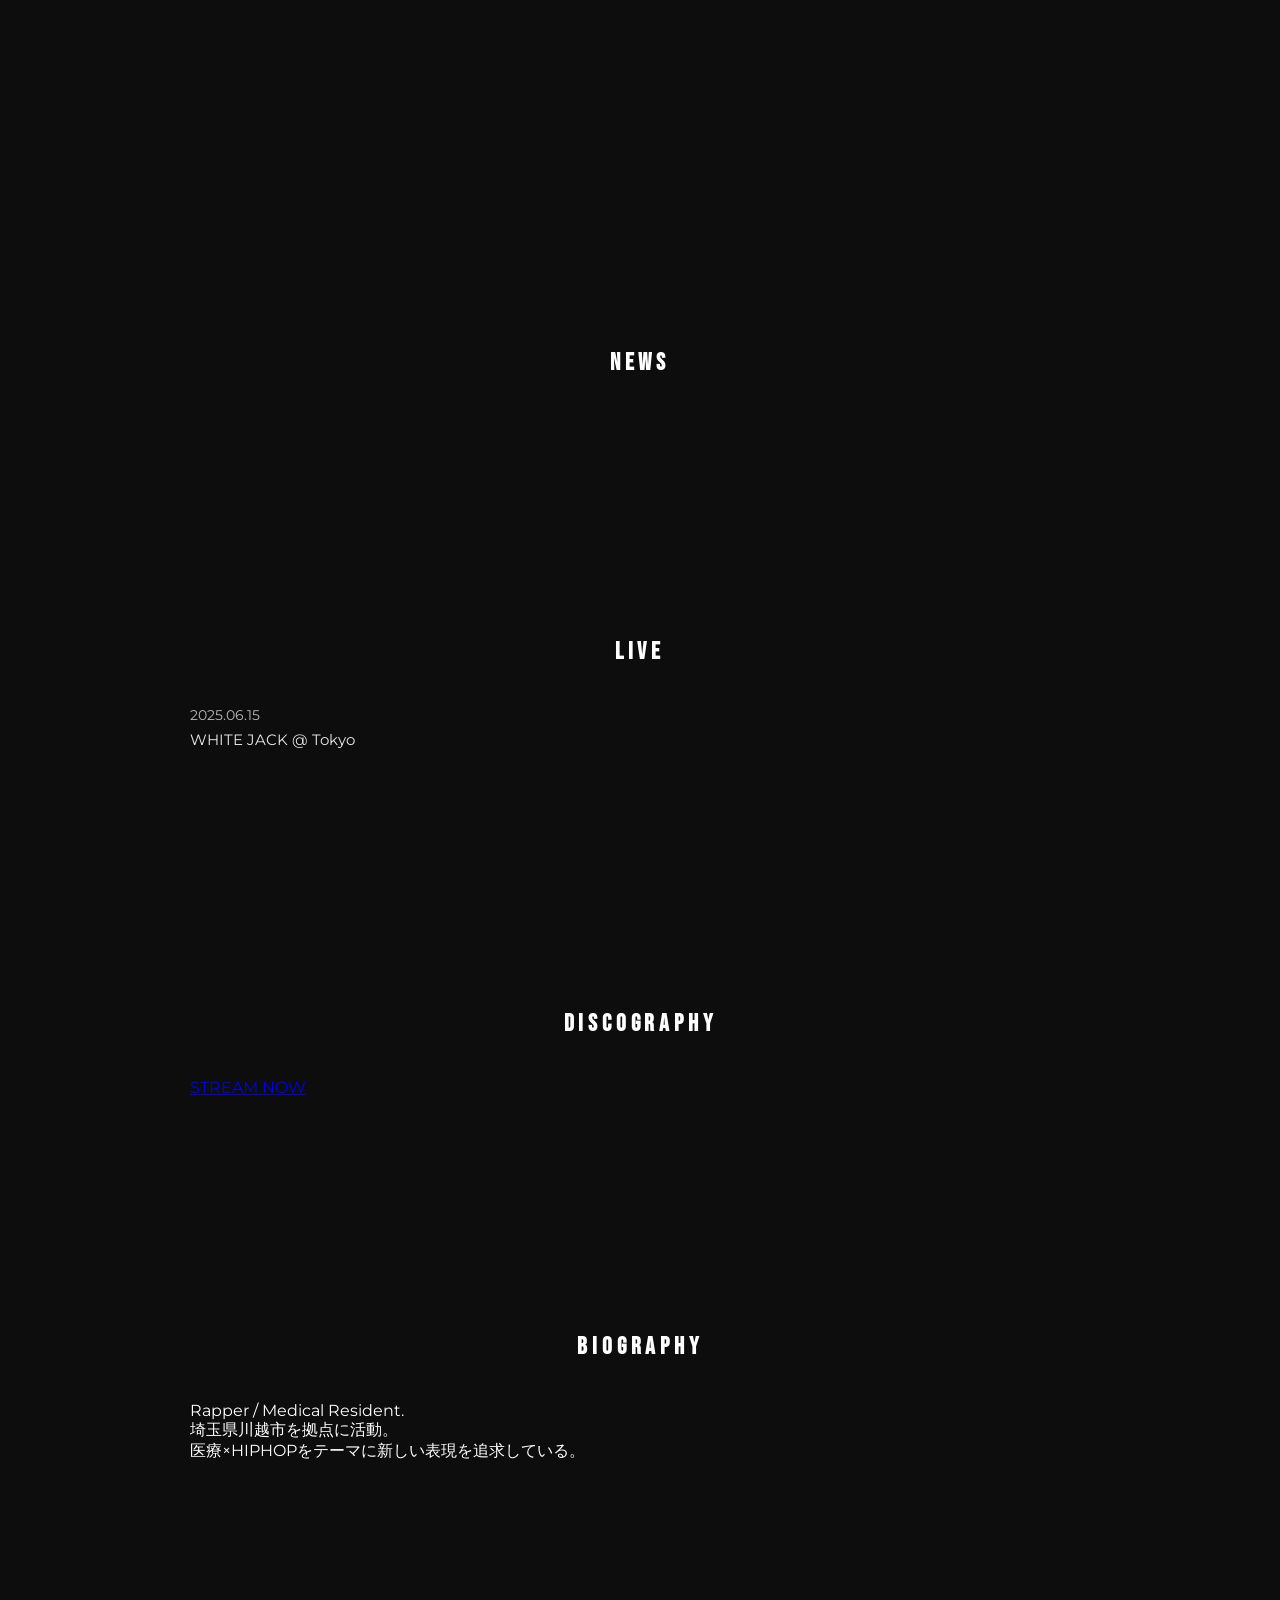
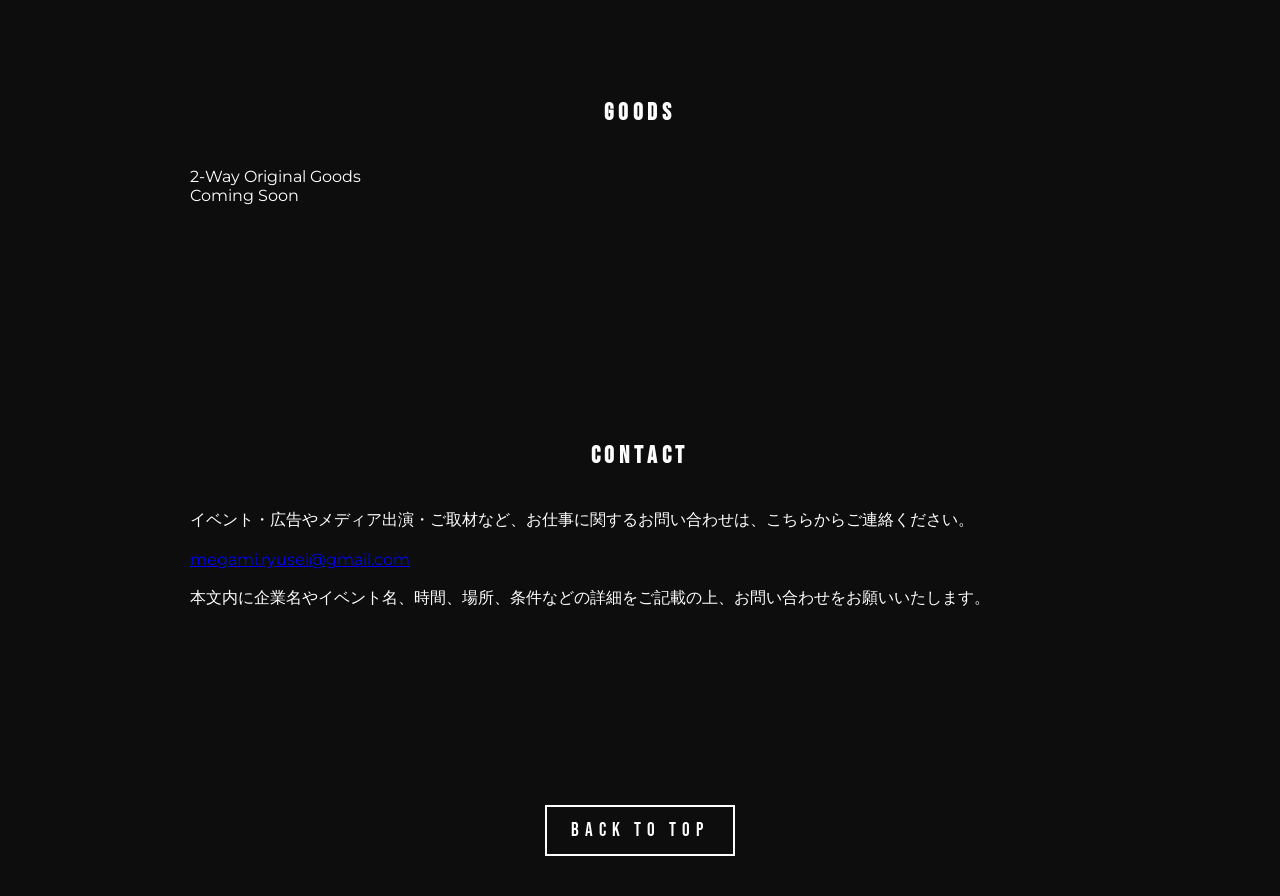
==== commit 73b24e19: "医者変更" ====
--- a/index.html
+++ b/index.html
@@ -61,7 +61,7 @@
   <!-- TEXT (最初に消えるやつ) -->
   <div class="hero-text">
     <h1>2-Way</h1>
-    <p>Rapper / Medical Resident</p>
+    <p>Rapper / Emergency Physician</p>
   </div>
 
   <!-- LOGO ON IMAGE -->
--- a/style.css
+++ b/style.css
@@ -231,9 +231,9 @@
 .hero-bg {
   position: absolute;
   inset: 0;
-  background-image: url("2_way_topImage.jpg"); /* ← 画像パス */
+  background-image: url("profile.jpg");
   background-size: cover;
-  background-position: center;
+  background-position: center 30%; /* ← この数値を調整 */
   opacity: 0;
   transition: opacity 2s ease;
   z-index: 1;
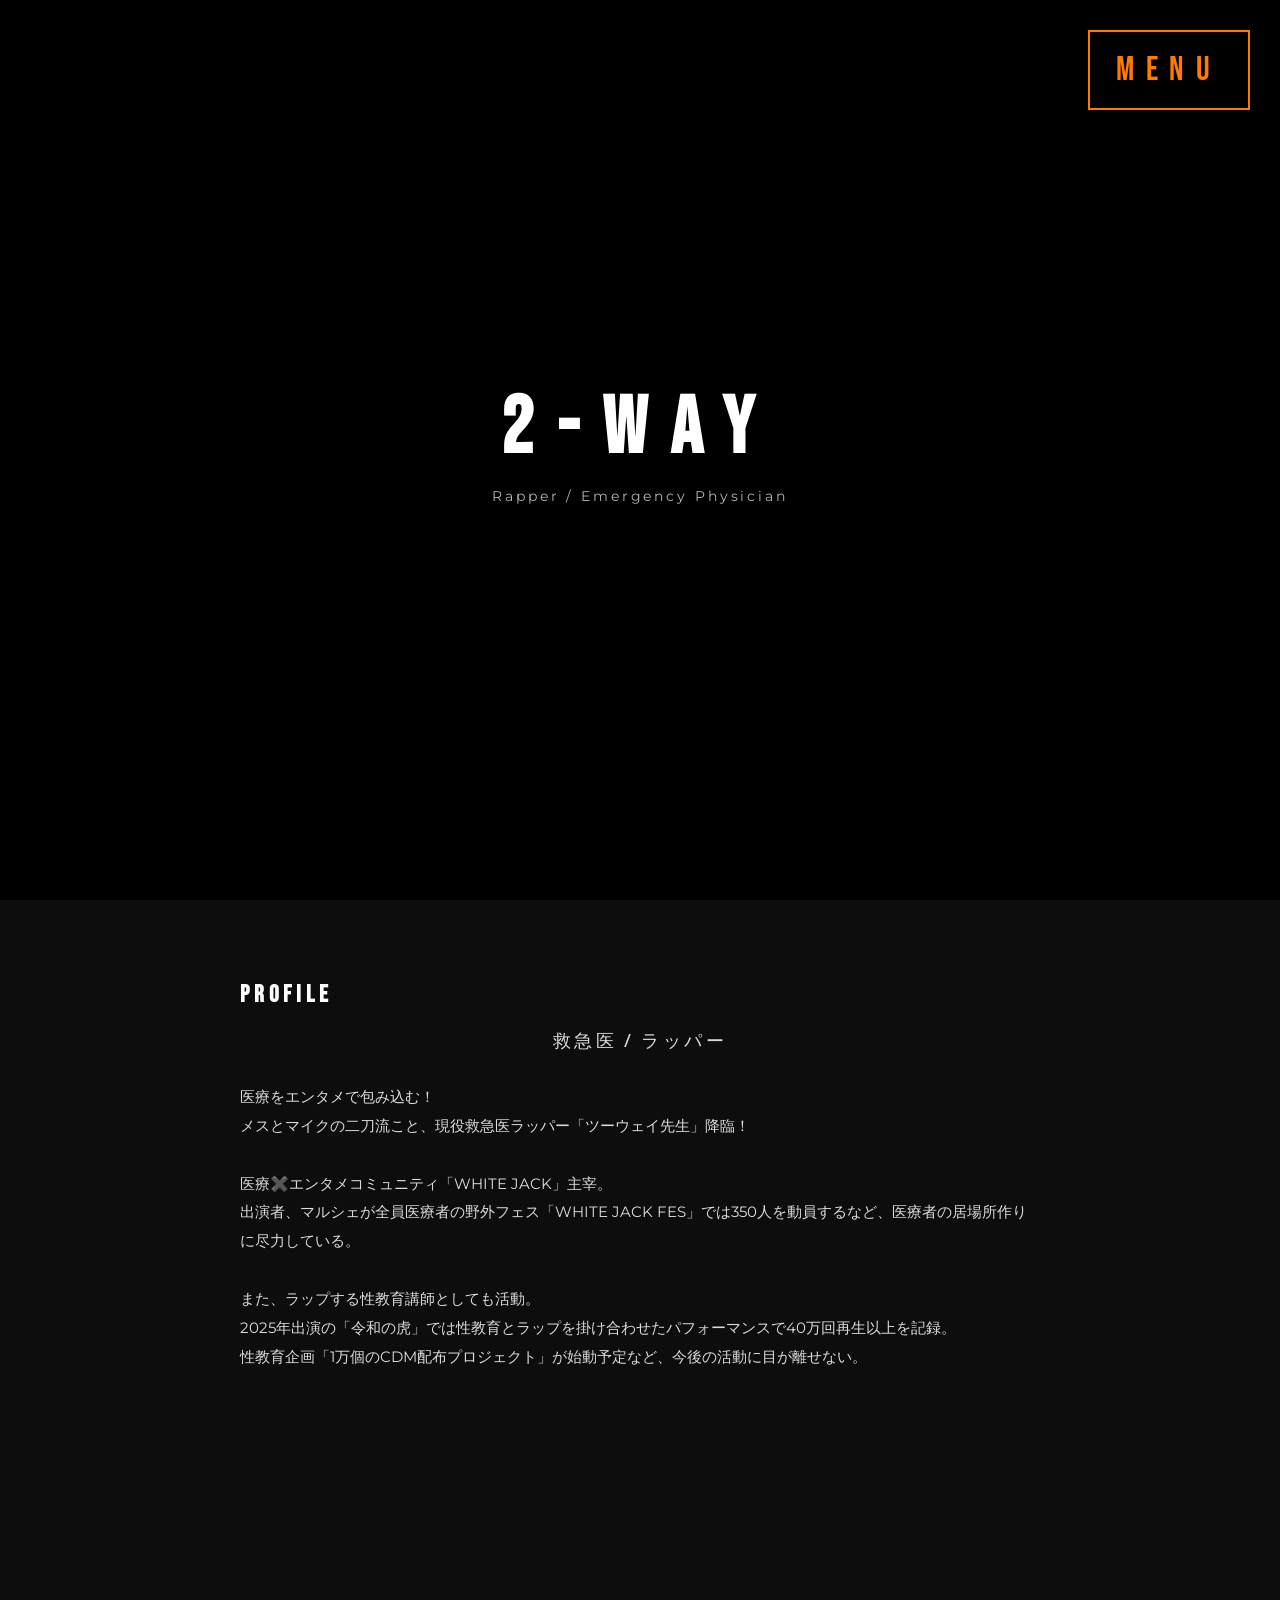
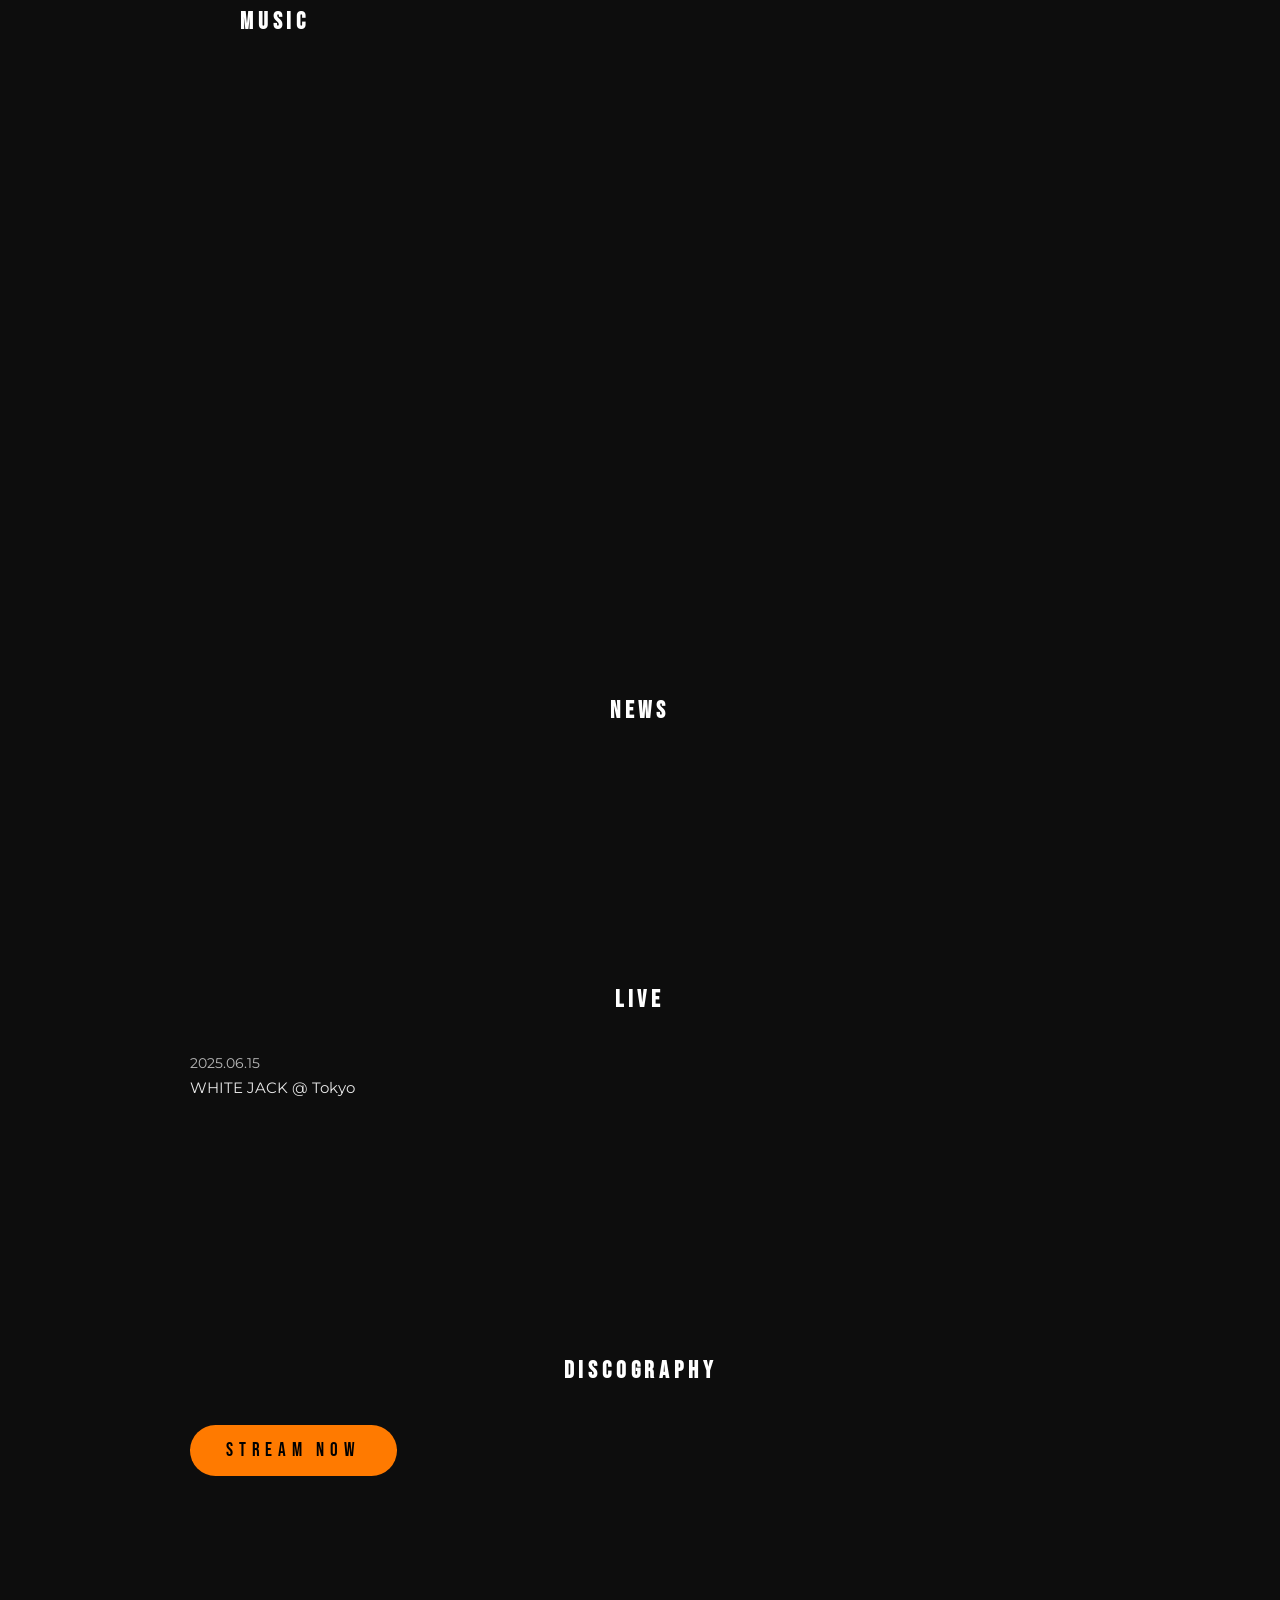
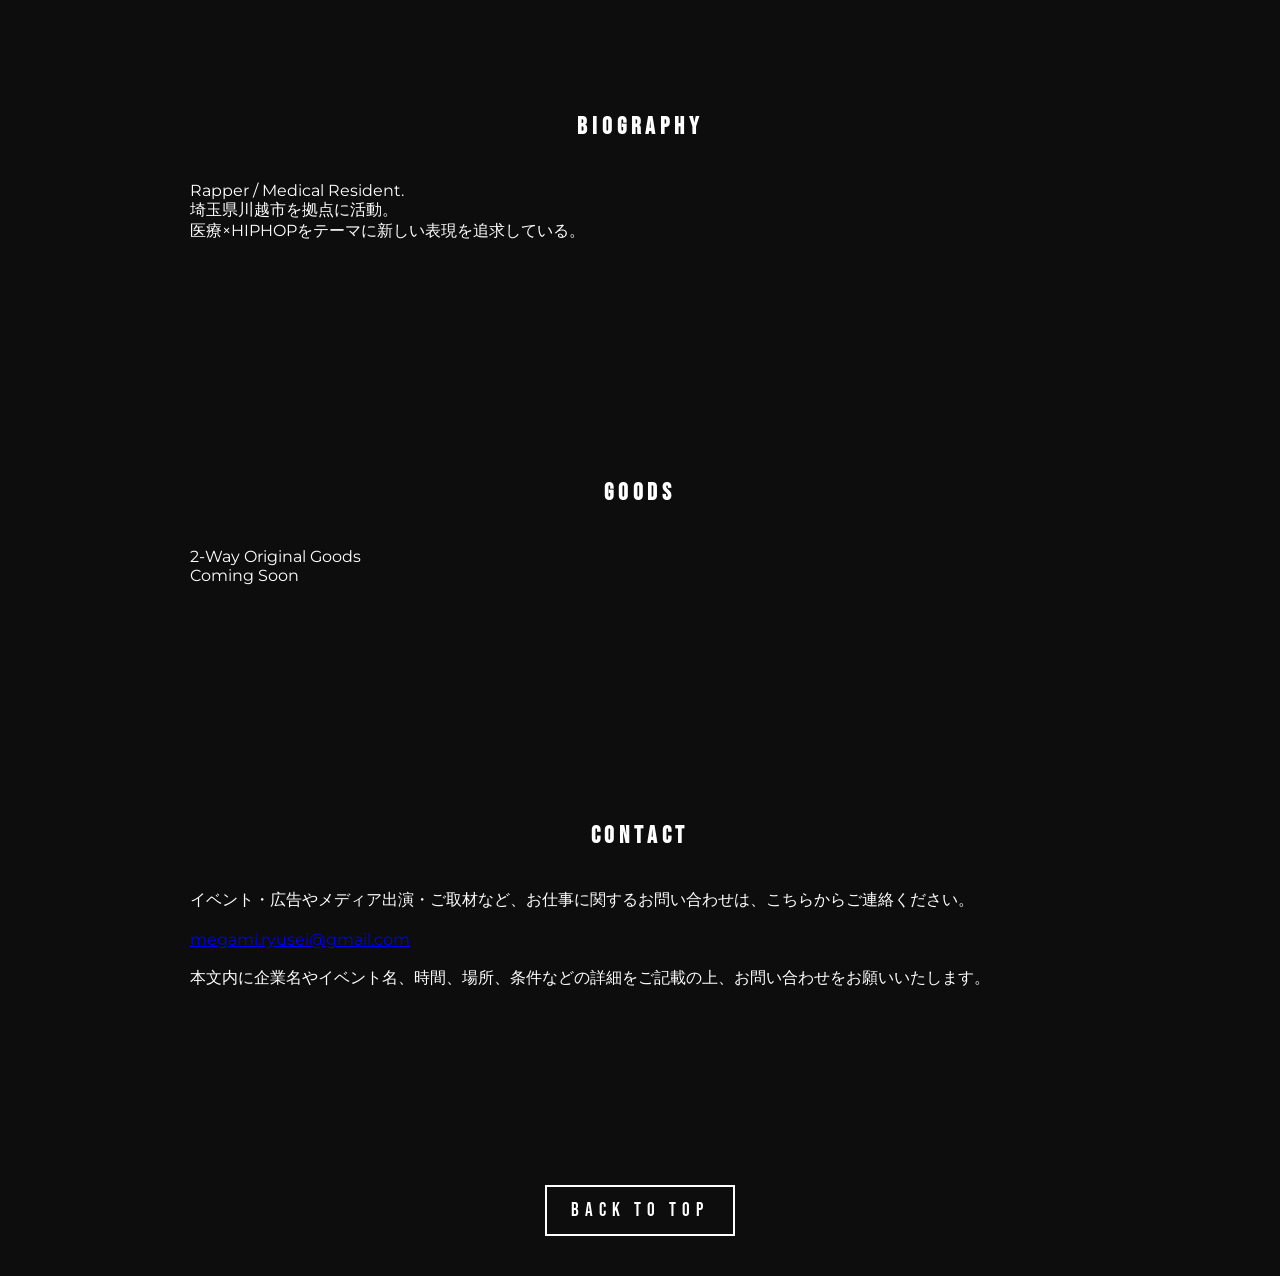
==== commit 80bc972d: "性教育追加" ====
--- a/index.html
+++ b/index.html
@@ -33,6 +33,7 @@
         <li><a href="#discography">DISCOGRAPHY</a></li>
         <li><a href="#biography">BIOGRAPHY</a></li>
         <li><a href="#goods">GOODS</a></li>
+        <li><a href="seikyoiku.html">性教育×ラップ</a></li>
         <li><a href="#contact">CONTACT</a></li>
         <li class="back"><a href="#">BACK TO TOP</a></li>
     </ul>
@@ -75,10 +76,16 @@
   <!-- PROFILE -->
   <section class="profile">
     <h2>PROFILE</h2>
-
-    <p class="title"></p>
-
-    <p class="description"></p>
+    <p class="title">救急医 / ラッパー</p>
+    <p class="description">
+      医療をエンタメで包み込む！<br>
+      メスとマイクの二刀流こと、現役救急医ラッパー「ツーウェイ先生」降臨！<br><br>
+      医療✖️エンタメコミュニティ「WHITE JACK」主宰。<br>
+      出演者、マルシェが全員医療者の野外フェス「WHITE JACK FES」では350人を動員するなど、医療者の居場所作りに尽力している。<br><br>
+      また、ラップする性教育講師としても活動。<br>
+      2025年出演の「令和の虎」では性教育とラップを掛け合わせたパフォーマンスで40万回再生以上を記録。<br>
+      性教育企画「1万個のCDM配布プロジェクト」が始動予定など、今後の活動に目が離せない。
+    </p>
   </section>
 
   <!-- MUSIC -->
--- a/style.css
+++ b/style.css
@@ -416,4 +416,85 @@
   line-height: 1.8;
   opacity: 0.85;
   margin: 0;
+}
+
+.live-image {
+  width: 100%;
+  max-width: 600px;
+  height: auto;
+  margin: 8px 0;
+  border-radius: 4px;
+  display: block;
+}
+
+#discography a {
+  display: inline-block;
+  background: #ff7a00;
+  color: #000;
+  border: none;
+  font-family: 'Bebas Neue', sans-serif;
+  font-size: 1.2rem;
+  letter-spacing: 0.3em;
+  padding: 14px 36px;
+  text-decoration: none;
+  border-radius: 50px;
+  transition: all 0.3s ease;
+}
+
+#discography a:hover {
+  background: #e06900;
+  transform: scale(1.05);
+}
+
+/* 性教育ページ HERO */
+.sei-hero {
+  height: 40vh;
+  display: flex;
+  flex-direction: column;
+  justify-content: center;
+  align-items: center;
+  background: #000;
+  text-align: center;
+}
+
+.sei-hero h1 {
+  font-family: 'Bebas Neue', sans-serif;
+  font-size: clamp(2.5rem, 8vw, 5rem);
+  letter-spacing: 0.2em;
+  margin: 0;
+}
+
+.sei-hero p {
+  font-size: 0.85rem;
+  letter-spacing: 0.2em;
+  opacity: 0.6;
+  margin-top: 10px;
+}
+
+/* 性教育ページ リスト */
+.sei-list li {
+  flex-direction: column;
+  gap: 8px;
+  margin-bottom: 50px;
+}
+
+/* 配布ボタン */
+.distribute-btn {
+  display: inline-block;
+  background: #ff7a00;
+  color: #000;
+  border: none;
+  font-family: 'Bebas Neue', sans-serif;
+  font-size: 1.2rem;
+  letter-spacing: 0.3em;
+  padding: 14px 36px;
+  text-decoration: none;
+  border-radius: 50px;
+  transition: all 0.3s ease;
+  margin-top: 20px;
+}
+
+.distribute-btn:hover {
+  background: #e06900;
+  transform: scale(1.05);
 }
